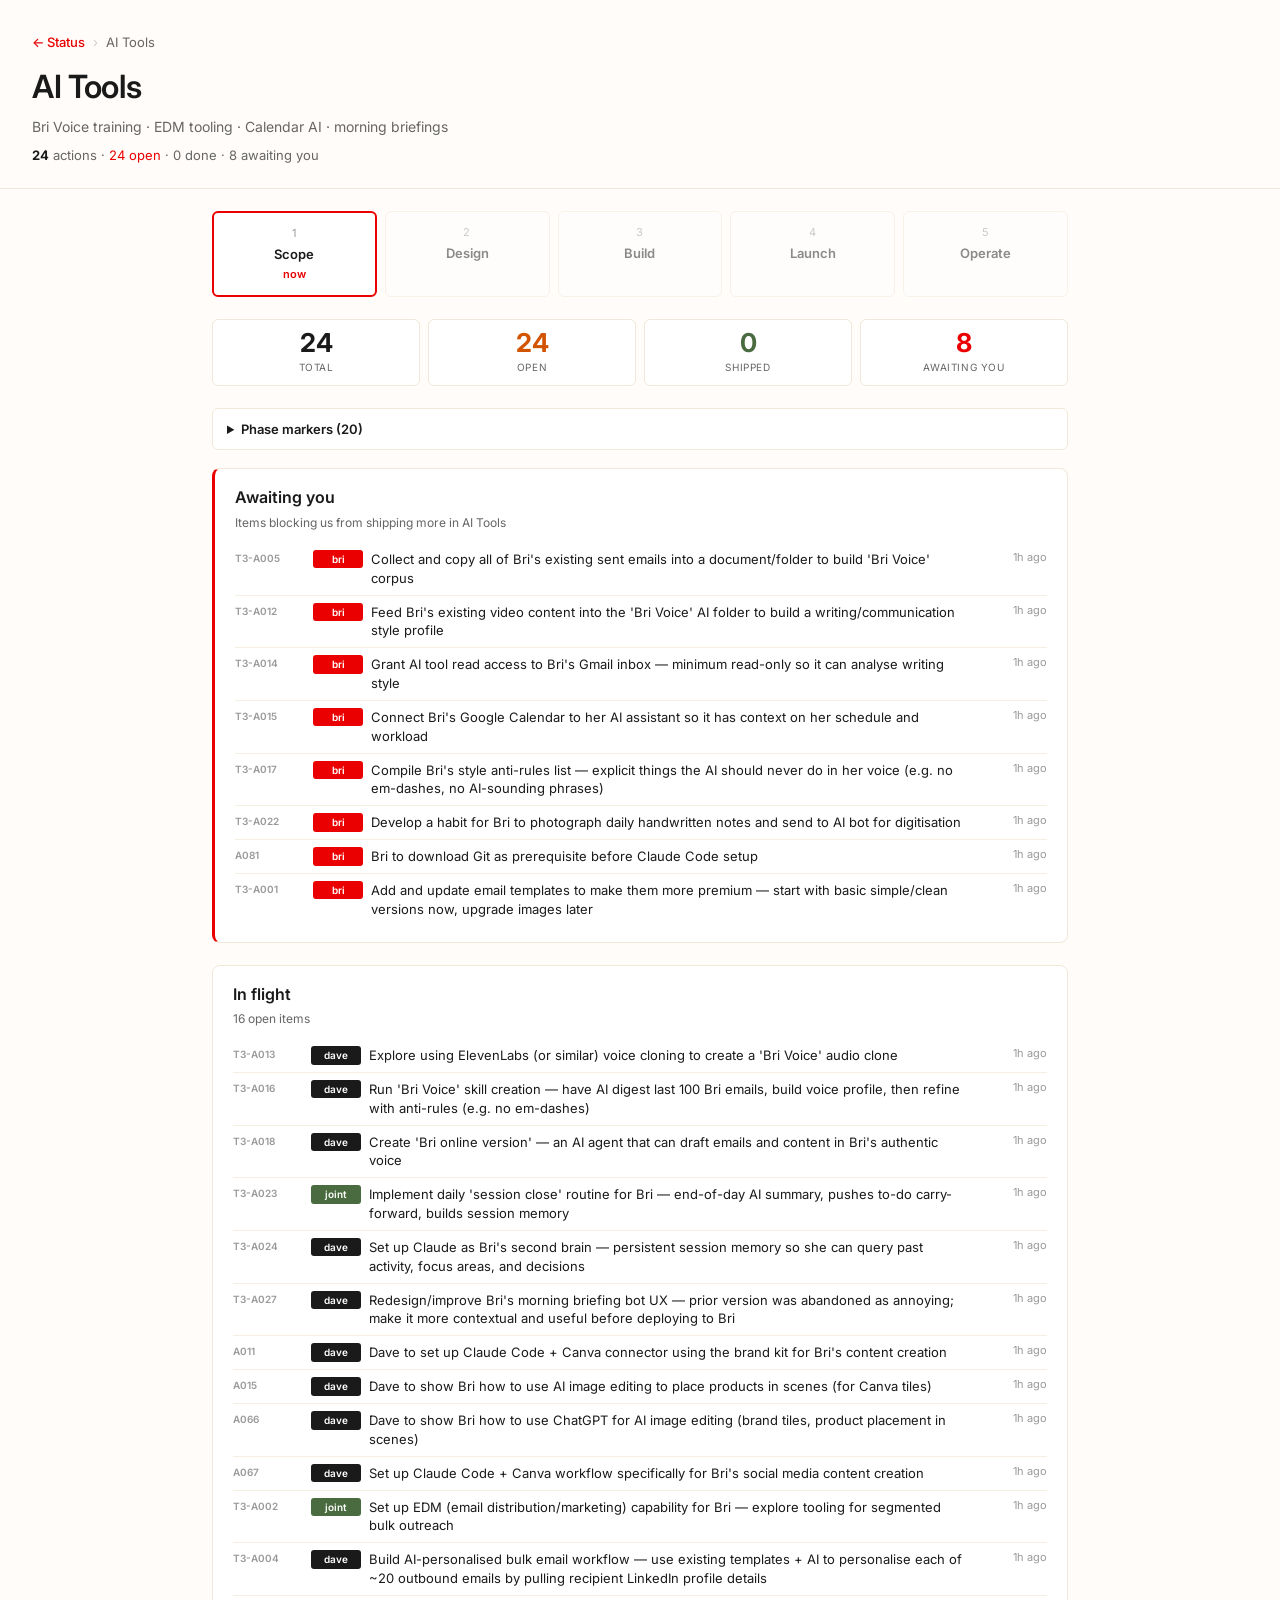
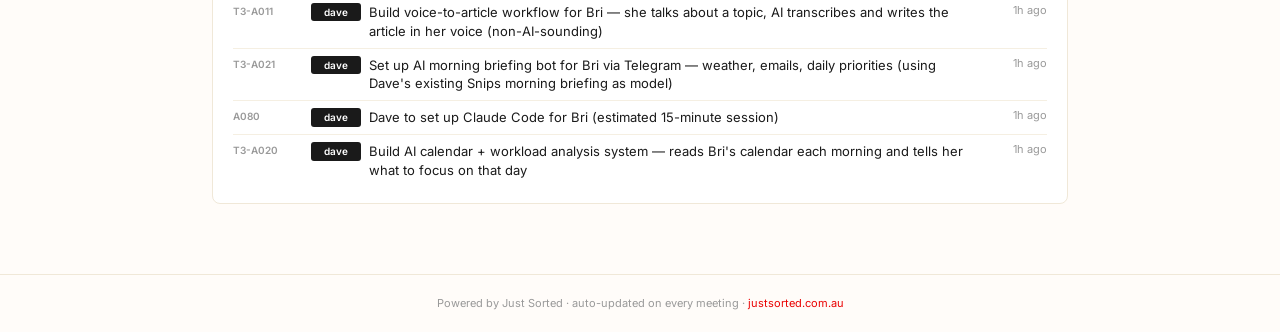
==== deliverable-ai_tools.html @ e2ff8026 "deliverables: auto-update 2026-05-13 07:54" ====
<!DOCTYPE html><html lang="en-AU"><head><meta charset="UTF-8">
<meta name="viewport" content="width=device-width,initial-scale=1">
<title>AI Tools · Bri (Rallee)</title>
<link href="https://fonts.googleapis.com/css2?family=Inter:wght@400;500;600;700&display=swap" rel="stylesheet">
<style>
*{box-sizing:border-box;margin:0;padding:0}body{font:15px/1.55 'Inter',-apple-system,sans-serif;background:#fffcf9;color:#1a1a1a}
header{padding:32px 32px 22px;border-bottom:1px solid #f0e8d8}
.crumb{font-size:13px;color:#666;margin-bottom:10px}
.crumb a{color:#ea0000;text-decoration:none;font-weight:500}
.crumb a:hover{text-decoration:underline}
.crumb .sep{color:#ccc;margin:0 8px}
h1{font-size:32px;font-weight:600;letter-spacing:-.01em;margin-bottom:4px}
.desc{color:#666;font-size:14px;max-width:680px}
.sub-h{color:#666;font-size:13px;margin-top:8px}.sub-h b{color:#1a1a1a}.sub-h .acc{color:#ea0000}
main{max-width:920px;margin:0 auto;padding:22px 32px 48px}
.phase-strip{display:grid;grid-template-columns:repeat(5,1fr);gap:8px;margin-bottom:22px}
.phase{background:#fff;border:1px solid #f0e8d8;border-radius:6px;padding:12px 10px;text-align:center}
.phase-past{background:#f7f3ea}.phase-current{border-color:#ea0000;border-width:2px}
.phase-future{opacity:.5}
.phase-num{font-size:11px;color:#999;margin-bottom:2px;text-transform:uppercase;letter-spacing:.06em}
.phase-label{font-size:13px;font-weight:600;margin-bottom:2px}
.phase-badge{font-size:11px;color:#ea0000;font-weight:600;text-transform:lowercase}
.phase-past .phase-badge{color:#4a6b3f}
.kpis{display:grid;grid-template-columns:repeat(4,1fr);gap:8px;margin-bottom:22px}
.kpi{background:#fff;border:1px solid #f0e8d8;border-radius:6px;padding:10px 12px;text-align:center}
.kpi .v{font-size:26px;font-weight:700;color:#1a1a1a;line-height:1}
.kpi.v-open .v{color:#d35400}.kpi.v-done .v{color:#4a6b3f}.kpi.v-awaiting .v{color:#ea0000}
.kpi .l{font-size:10px;color:#666;text-transform:uppercase;letter-spacing:.06em;margin-top:4px}
.sec{margin-bottom:22px;background:#fff;border:1px solid #f0e8d8;border-radius:8px;padding:16px 20px}
.sec-urgent{border-left:3px solid #ea0000}.sec-positive{border-left:3px solid #4a6b3f}
.sec h2{font-size:16px;font-weight:600;margin-bottom:4px}
.sec p.sub{color:#666;font-size:12px;margin-bottom:10px}
.items{list-style:none;padding:0}
.item{display:flex;gap:8px;align-items:flex-start;padding:7px 0;border-top:1px solid #f5efe2;font-size:13px;line-height:1.45}
.item:first-child{border-top:none}
.aid{flex:0 0 70px;font-size:10px;color:#999;font-weight:600;padding-top:1px}
.owner{flex:0 0 50px;font-size:10px;text-transform:lowercase;font-weight:600;padding:2px 6px;border-radius:3px;text-align:center}
.own-bri{background:#ea0000;color:#fff}.own-dave{background:#1a1a1a;color:#fff}
.own-joint{background:#4a6b3f;color:#fff}.own-unassigned,.own-other,.own-system{background:#e8dfd0;color:#1a1a1a}
.text{flex:1;color:#1a1a1a}.time{flex:0 0 70px;font-size:11px;color:#999;text-align:right}
.markers{margin:18px 0;background:#fff;border:1px solid #f0e8d8;border-radius:6px;padding:10px 14px}
.markers summary{font-size:13px;font-weight:600;cursor:pointer}
.markers ul{margin-top:8px;padding-left:18px}
.markers li{font-size:12px;padding:3px 0}
.mp{display:inline-block;background:#f7f3ea;padding:1px 6px;border-radius:3px;font-size:10px;text-transform:uppercase;color:#666;margin-right:6px;font-weight:600}
.md{color:#666}
.empty-msg{color:#999;font-style:italic;font-size:13px}
footer{padding:20px 32px;color:#999;font-size:11px;border-top:1px solid #f0e8d8;text-align:center}
footer a{color:#ea0000;text-decoration:none}
</style></head><body>
<header>
  <div class="crumb"><a href="status.html">← Status</a><span class="sep">›</span><span>AI Tools</span></div>
  <h1>AI Tools</h1>
  <p class="desc">Bri Voice training · EDM tooling · Calendar AI · morning briefings</p>
  <p class="sub-h"><b>24</b> actions · <span class="acc">24 open</span> · 0 done · 8 awaiting you</p>
</header>
<main>
  <div class="phase-strip"><div class="phase phase-current"><div class="phase-num">1</div><div class="phase-label">Scope</div><div class="phase-badge">now</div></div><div class="phase phase-future"><div class="phase-num">2</div><div class="phase-label">Design</div><div class="phase-badge"></div></div><div class="phase phase-future"><div class="phase-num">3</div><div class="phase-label">Build</div><div class="phase-badge"></div></div><div class="phase phase-future"><div class="phase-num">4</div><div class="phase-label">Launch</div><div class="phase-badge"></div></div><div class="phase phase-future"><div class="phase-num">5</div><div class="phase-label">Operate</div><div class="phase-badge"></div></div></div>
  <div class="kpis">
    <div class="kpi"><div class="v">24</div><div class="l">Total</div></div>
    <div class="kpi v-open"><div class="v">24</div><div class="l">Open</div></div>
    <div class="kpi v-done"><div class="v">0</div><div class="l">Shipped</div></div>
    <div class="kpi v-awaiting"><div class="v">8</div><div class="l">Awaiting you</div></div>
  </div>
  <details class="markers"><summary>Phase markers (20)</summary><ul><li><span class="mp">Discovery</span> <strong>the vision is out of my head</strong> — <span class="md">Bri has articulated her full Rallee vision across website, app concept, and AI tools — captured in structured session notes with action items.</span></li><li><span class="mp">Discovery</span> <strong>pains mapped, priorities set</strong> — <span class="md">The three core pain domains are identified: website not converting, no AI tools in her workflow, no content system — and a clear first-things-first order is agreed.</span></li><li><span class="mp">Discovery</span> <strong>references locked in</strong> — <span class="md">Bri has shared her Pinterest board, reference websites, and brand inspirations — Dave has everything he needs to build without guessing.</span></li><li><span class="mp">Foundation</span> <strong>palette locked — finally</strong> — <span class="md">Deep burgundy as dominant, red contained to logo only, gold or silver chosen as metallic accent — the colour fight is over.</span></li><li><span class="mp">Foundation</span> <strong>the brand kit is done</strong> — <span class="md">A single-page visual brand kit (palette, fonts, logo variants, do/don&#x27;t) is built and handed to Bri — Pepsi-card style, the thing you share not the bible.</span></li><li><span class="mp">Foundation</span> <strong>typography feels like me</strong> — <span class="md">The Permanent Marker font is replaced across the site with a cursive, feminine alternative that Bri has approved — and all body copy is consistently lowercase.</span></li><li><span class="mp">Foundation</span> <strong>Canva connected to brand</strong> — <span class="md">The brand kit is live inside Canva and Claude Code, so every social tile Bri builds pulls the correct colours, fonts, and assets automatically.</span></li><li><span class="mp">Build</span> <strong>homepage feels like me now</strong> — <span class="md">The hero is full-screen with the right image, &#x27;we are rallee&#x27; headline, CTAs say &#x27;let&#x27;s talk&#x27;, no clutter — Bri would send this link to someone without cringing.</span></li><li><span class="mp">Build</span> <strong>about page tells my story</strong> — <span class="md">Full-screen founder photo, Bri&#x27;s origin story (&#x27;why Rallee was built&#x27;), career history — all on the about page where it belongs.</span></li><li><span class="mp">Build</span> <strong>services are actually clear</strong> — <span class="md">The &#x27;ways we partner&#x27; blur is gone — Rallee&#x27;s service offerings are on dedicated tiles that make it obvious what Bri does in one glance.</span></li></ul></details>
  <section class="sec sec-urgent"><h2>Awaiting you</h2><p class="sub">Items blocking us from shipping more in AI Tools</p><ul class="items"><li class="item"><span class="aid">T3-A005</span><span class="owner own-bri">bri</span><span class="text">Collect and copy all of Bri&#x27;s existing sent emails into a document/folder to build &#x27;Bri Voice&#x27; corpus</span><span class="time">1h ago</span></li><li class="item"><span class="aid">T3-A012</span><span class="owner own-bri">bri</span><span class="text">Feed Bri&#x27;s existing video content into the &#x27;Bri Voice&#x27; AI folder to build a writing/communication style profile</span><span class="time">1h ago</span></li><li class="item"><span class="aid">T3-A014</span><span class="owner own-bri">bri</span><span class="text">Grant AI tool read access to Bri&#x27;s Gmail inbox — minimum read-only so it can analyse writing style</span><span class="time">1h ago</span></li><li class="item"><span class="aid">T3-A015</span><span class="owner own-bri">bri</span><span class="text">Connect Bri&#x27;s Google Calendar to her AI assistant so it has context on her schedule and workload</span><span class="time">1h ago</span></li><li class="item"><span class="aid">T3-A017</span><span class="owner own-bri">bri</span><span class="text">Compile Bri&#x27;s style anti-rules list — explicit things the AI should never do in her voice (e.g. no em-dashes, no AI-sounding phrases)</span><span class="time">1h ago</span></li><li class="item"><span class="aid">T3-A022</span><span class="owner own-bri">bri</span><span class="text">Develop a habit for Bri to photograph daily handwritten notes and send to AI bot for digitisation</span><span class="time">1h ago</span></li><li class="item"><span class="aid">A081</span><span class="owner own-bri">bri</span><span class="text">Bri to download Git as prerequisite before Claude Code setup</span><span class="time">1h ago</span></li><li class="item"><span class="aid">T3-A001</span><span class="owner own-bri">bri</span><span class="text">Add and update email templates to make them more premium — start with basic simple/clean versions now, upgrade images later</span><span class="time">1h ago</span></li></ul></section><section class="sec"><h2>In flight</h2><p class="sub">16 open items</p><ul class="items"><li class="item"><span class="aid">T3-A013</span><span class="owner own-dave">dave</span><span class="text">Explore using ElevenLabs (or similar) voice cloning to create a &#x27;Bri Voice&#x27; audio clone</span><span class="time">1h ago</span></li><li class="item"><span class="aid">T3-A016</span><span class="owner own-dave">dave</span><span class="text">Run &#x27;Bri Voice&#x27; skill creation — have AI digest last 100 Bri emails, build voice profile, then refine with anti-rules (e.g. no em-dashes)</span><span class="time">1h ago</span></li><li class="item"><span class="aid">T3-A018</span><span class="owner own-dave">dave</span><span class="text">Create &#x27;Bri online version&#x27; — an AI agent that can draft emails and content in Bri&#x27;s authentic voice</span><span class="time">1h ago</span></li><li class="item"><span class="aid">T3-A023</span><span class="owner own-joint">joint</span><span class="text">Implement daily &#x27;session close&#x27; routine for Bri — end-of-day AI summary, pushes to-do carry-forward, builds session memory</span><span class="time">1h ago</span></li><li class="item"><span class="aid">T3-A024</span><span class="owner own-dave">dave</span><span class="text">Set up Claude as Bri&#x27;s second brain — persistent session memory so she can query past activity, focus areas, and decisions</span><span class="time">1h ago</span></li><li class="item"><span class="aid">T3-A027</span><span class="owner own-dave">dave</span><span class="text">Redesign/improve Bri&#x27;s morning briefing bot UX — prior version was abandoned as annoying; make it more contextual and useful before deploying to Bri</span><span class="time">1h ago</span></li><li class="item"><span class="aid">A011</span><span class="owner own-dave">dave</span><span class="text">Dave to set up Claude Code + Canva connector using the brand kit for Bri&#x27;s content creation</span><span class="time">1h ago</span></li><li class="item"><span class="aid">A015</span><span class="owner own-dave">dave</span><span class="text">Dave to show Bri how to use AI image editing to place products in scenes (for Canva tiles)</span><span class="time">1h ago</span></li><li class="item"><span class="aid">A066</span><span class="owner own-dave">dave</span><span class="text">Dave to show Bri how to use ChatGPT for AI image editing (brand tiles, product placement in scenes)</span><span class="time">1h ago</span></li><li class="item"><span class="aid">A067</span><span class="owner own-dave">dave</span><span class="text">Set up Claude Code + Canva workflow specifically for Bri&#x27;s social media content creation</span><span class="time">1h ago</span></li><li class="item"><span class="aid">T3-A002</span><span class="owner own-joint">joint</span><span class="text">Set up EDM (email distribution/marketing) capability for Bri — explore tooling for segmented bulk outreach</span><span class="time">1h ago</span></li><li class="item"><span class="aid">T3-A004</span><span class="owner own-dave">dave</span><span class="text">Build AI-personalised bulk email workflow — use existing templates + AI to personalise each of ~20 outbound emails by pulling recipient LinkedIn profile details</span><span class="time">1h ago</span></li><li class="item"><span class="aid">T3-A011</span><span class="owner own-dave">dave</span><span class="text">Build voice-to-article workflow for Bri — she talks about a topic, AI transcribes and writes the article in her voice (non-AI-sounding)</span><span class="time">1h ago</span></li><li class="item"><span class="aid">T3-A021</span><span class="owner own-dave">dave</span><span class="text">Set up AI morning briefing bot for Bri via Telegram — weather, emails, daily priorities (using Dave&#x27;s existing Snips morning briefing as model)</span><span class="time">1h ago</span></li><li class="item"><span class="aid">A080</span><span class="owner own-dave">dave</span><span class="text">Dave to set up Claude Code for Bri (estimated 15-minute session)</span><span class="time">1h ago</span></li><li class="item"><span class="aid">T3-A020</span><span class="owner own-dave">dave</span><span class="text">Build AI calendar + workload analysis system — reads Bri&#x27;s calendar each morning and tells her what to focus on that day</span><span class="time">1h ago</span></li></ul></section>
</main>
<footer>Powered by Just Sorted · auto-updated on every meeting · <a href="https://justsorted.com.au">justsorted.com.au</a></footer>
</body></html>
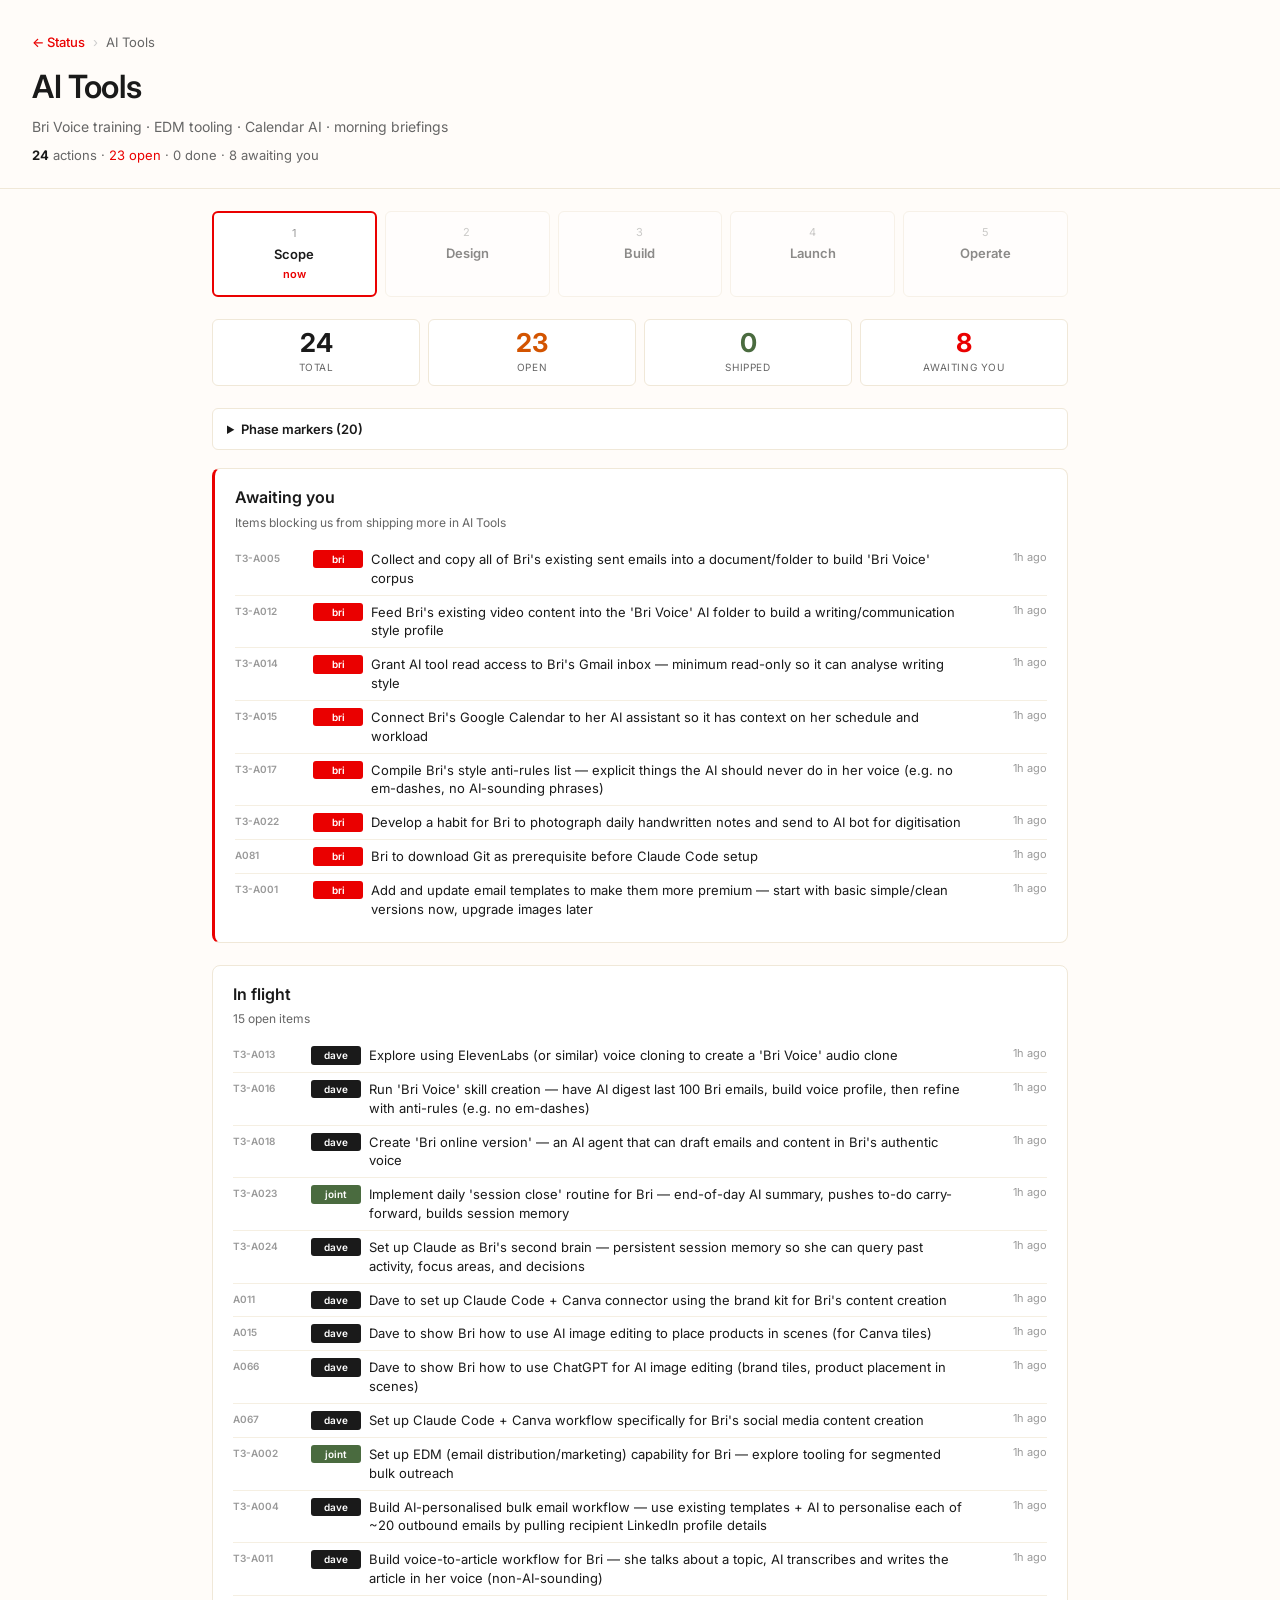
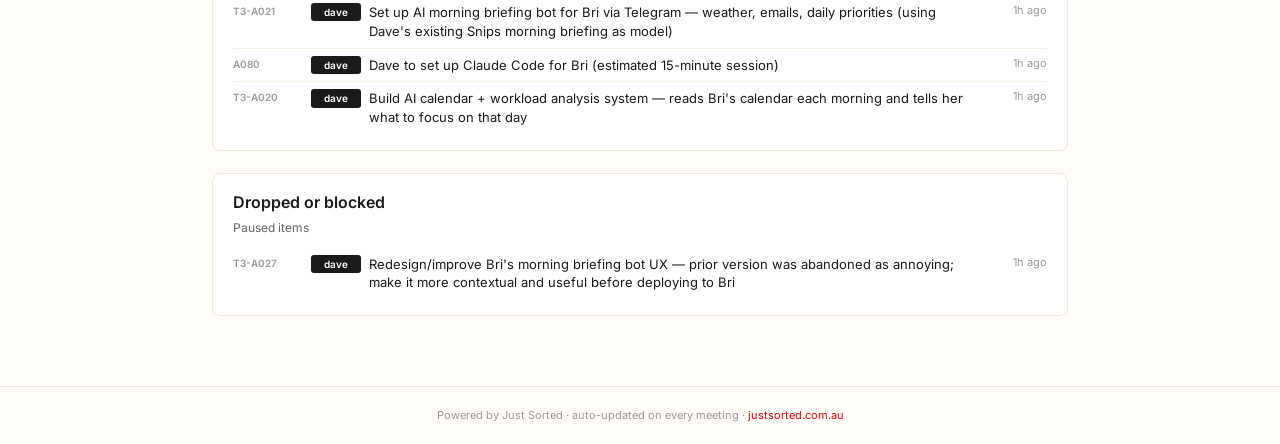
==== commit 9f4aa846: "deliverables: auto-update 2026-05-13 08:01" ====
--- a/deliverable-ai_tools.html
+++ b/deliverable-ai_tools.html
@@ -52,18 +52,18 @@
   <div class="crumb"><a href="status.html">← Status</a><span class="sep">›</span><span>AI Tools</span></div>
   <h1>AI Tools</h1>
   <p class="desc">Bri Voice training · EDM tooling · Calendar AI · morning briefings</p>
-  <p class="sub-h"><b>24</b> actions · <span class="acc">24 open</span> · 0 done · 8 awaiting you</p>
+  <p class="sub-h"><b>24</b> actions · <span class="acc">23 open</span> · 0 done · 8 awaiting you</p>
 </header>
 <main>
   <div class="phase-strip"><div class="phase phase-current"><div class="phase-num">1</div><div class="phase-label">Scope</div><div class="phase-badge">now</div></div><div class="phase phase-future"><div class="phase-num">2</div><div class="phase-label">Design</div><div class="phase-badge"></div></div><div class="phase phase-future"><div class="phase-num">3</div><div class="phase-label">Build</div><div class="phase-badge"></div></div><div class="phase phase-future"><div class="phase-num">4</div><div class="phase-label">Launch</div><div class="phase-badge"></div></div><div class="phase phase-future"><div class="phase-num">5</div><div class="phase-label">Operate</div><div class="phase-badge"></div></div></div>
   <div class="kpis">
     <div class="kpi"><div class="v">24</div><div class="l">Total</div></div>
-    <div class="kpi v-open"><div class="v">24</div><div class="l">Open</div></div>
+    <div class="kpi v-open"><div class="v">23</div><div class="l">Open</div></div>
     <div class="kpi v-done"><div class="v">0</div><div class="l">Shipped</div></div>
     <div class="kpi v-awaiting"><div class="v">8</div><div class="l">Awaiting you</div></div>
   </div>
   <details class="markers"><summary>Phase markers (20)</summary><ul><li><span class="mp">Discovery</span> <strong>the vision is out of my head</strong> — <span class="md">Bri has articulated her full Rallee vision across website, app concept, and AI tools — captured in structured session notes with action items.</span></li><li><span class="mp">Discovery</span> <strong>pains mapped, priorities set</strong> — <span class="md">The three core pain domains are identified: website not converting, no AI tools in her workflow, no content system — and a clear first-things-first order is agreed.</span></li><li><span class="mp">Discovery</span> <strong>references locked in</strong> — <span class="md">Bri has shared her Pinterest board, reference websites, and brand inspirations — Dave has everything he needs to build without guessing.</span></li><li><span class="mp">Foundation</span> <strong>palette locked — finally</strong> — <span class="md">Deep burgundy as dominant, red contained to logo only, gold or silver chosen as metallic accent — the colour fight is over.</span></li><li><span class="mp">Foundation</span> <strong>the brand kit is done</strong> — <span class="md">A single-page visual brand kit (palette, fonts, logo variants, do/don&#x27;t) is built and handed to Bri — Pepsi-card style, the thing you share not the bible.</span></li><li><span class="mp">Foundation</span> <strong>typography feels like me</strong> — <span class="md">The Permanent Marker font is replaced across the site with a cursive, feminine alternative that Bri has approved — and all body copy is consistently lowercase.</span></li><li><span class="mp">Foundation</span> <strong>Canva connected to brand</strong> — <span class="md">The brand kit is live inside Canva and Claude Code, so every social tile Bri builds pulls the correct colours, fonts, and assets automatically.</span></li><li><span class="mp">Build</span> <strong>homepage feels like me now</strong> — <span class="md">The hero is full-screen with the right image, &#x27;we are rallee&#x27; headline, CTAs say &#x27;let&#x27;s talk&#x27;, no clutter — Bri would send this link to someone without cringing.</span></li><li><span class="mp">Build</span> <strong>about page tells my story</strong> — <span class="md">Full-screen founder photo, Bri&#x27;s origin story (&#x27;why Rallee was built&#x27;), career history — all on the about page where it belongs.</span></li><li><span class="mp">Build</span> <strong>services are actually clear</strong> — <span class="md">The &#x27;ways we partner&#x27; blur is gone — Rallee&#x27;s service offerings are on dedicated tiles that make it obvious what Bri does in one glance.</span></li></ul></details>
-  <section class="sec sec-urgent"><h2>Awaiting you</h2><p class="sub">Items blocking us from shipping more in AI Tools</p><ul class="items"><li class="item"><span class="aid">T3-A005</span><span class="owner own-bri">bri</span><span class="text">Collect and copy all of Bri&#x27;s existing sent emails into a document/folder to build &#x27;Bri Voice&#x27; corpus</span><span class="time">1h ago</span></li><li class="item"><span class="aid">T3-A012</span><span class="owner own-bri">bri</span><span class="text">Feed Bri&#x27;s existing video content into the &#x27;Bri Voice&#x27; AI folder to build a writing/communication style profile</span><span class="time">1h ago</span></li><li class="item"><span class="aid">T3-A014</span><span class="owner own-bri">bri</span><span class="text">Grant AI tool read access to Bri&#x27;s Gmail inbox — minimum read-only so it can analyse writing style</span><span class="time">1h ago</span></li><li class="item"><span class="aid">T3-A015</span><span class="owner own-bri">bri</span><span class="text">Connect Bri&#x27;s Google Calendar to her AI assistant so it has context on her schedule and workload</span><span class="time">1h ago</span></li><li class="item"><span class="aid">T3-A017</span><span class="owner own-bri">bri</span><span class="text">Compile Bri&#x27;s style anti-rules list — explicit things the AI should never do in her voice (e.g. no em-dashes, no AI-sounding phrases)</span><span class="time">1h ago</span></li><li class="item"><span class="aid">T3-A022</span><span class="owner own-bri">bri</span><span class="text">Develop a habit for Bri to photograph daily handwritten notes and send to AI bot for digitisation</span><span class="time">1h ago</span></li><li class="item"><span class="aid">A081</span><span class="owner own-bri">bri</span><span class="text">Bri to download Git as prerequisite before Claude Code setup</span><span class="time">1h ago</span></li><li class="item"><span class="aid">T3-A001</span><span class="owner own-bri">bri</span><span class="text">Add and update email templates to make them more premium — start with basic simple/clean versions now, upgrade images later</span><span class="time">1h ago</span></li></ul></section><section class="sec"><h2>In flight</h2><p class="sub">16 open items</p><ul class="items"><li class="item"><span class="aid">T3-A013</span><span class="owner own-dave">dave</span><span class="text">Explore using ElevenLabs (or similar) voice cloning to create a &#x27;Bri Voice&#x27; audio clone</span><span class="time">1h ago</span></li><li class="item"><span class="aid">T3-A016</span><span class="owner own-dave">dave</span><span class="text">Run &#x27;Bri Voice&#x27; skill creation — have AI digest last 100 Bri emails, build voice profile, then refine with anti-rules (e.g. no em-dashes)</span><span class="time">1h ago</span></li><li class="item"><span class="aid">T3-A018</span><span class="owner own-dave">dave</span><span class="text">Create &#x27;Bri online version&#x27; — an AI agent that can draft emails and content in Bri&#x27;s authentic voice</span><span class="time">1h ago</span></li><li class="item"><span class="aid">T3-A023</span><span class="owner own-joint">joint</span><span class="text">Implement daily &#x27;session close&#x27; routine for Bri — end-of-day AI summary, pushes to-do carry-forward, builds session memory</span><span class="time">1h ago</span></li><li class="item"><span class="aid">T3-A024</span><span class="owner own-dave">dave</span><span class="text">Set up Claude as Bri&#x27;s second brain — persistent session memory so she can query past activity, focus areas, and decisions</span><span class="time">1h ago</span></li><li class="item"><span class="aid">T3-A027</span><span class="owner own-dave">dave</span><span class="text">Redesign/improve Bri&#x27;s morning briefing bot UX — prior version was abandoned as annoying; make it more contextual and useful before deploying to Bri</span><span class="time">1h ago</span></li><li class="item"><span class="aid">A011</span><span class="owner own-dave">dave</span><span class="text">Dave to set up Claude Code + Canva connector using the brand kit for Bri&#x27;s content creation</span><span class="time">1h ago</span></li><li class="item"><span class="aid">A015</span><span class="owner own-dave">dave</span><span class="text">Dave to show Bri how to use AI image editing to place products in scenes (for Canva tiles)</span><span class="time">1h ago</span></li><li class="item"><span class="aid">A066</span><span class="owner own-dave">dave</span><span class="text">Dave to show Bri how to use ChatGPT for AI image editing (brand tiles, product placement in scenes)</span><span class="time">1h ago</span></li><li class="item"><span class="aid">A067</span><span class="owner own-dave">dave</span><span class="text">Set up Claude Code + Canva workflow specifically for Bri&#x27;s social media content creation</span><span class="time">1h ago</span></li><li class="item"><span class="aid">T3-A002</span><span class="owner own-joint">joint</span><span class="text">Set up EDM (email distribution/marketing) capability for Bri — explore tooling for segmented bulk outreach</span><span class="time">1h ago</span></li><li class="item"><span class="aid">T3-A004</span><span class="owner own-dave">dave</span><span class="text">Build AI-personalised bulk email workflow — use existing templates + AI to personalise each of ~20 outbound emails by pulling recipient LinkedIn profile details</span><span class="time">1h ago</span></li><li class="item"><span class="aid">T3-A011</span><span class="owner own-dave">dave</span><span class="text">Build voice-to-article workflow for Bri — she talks about a topic, AI transcribes and writes the article in her voice (non-AI-sounding)</span><span class="time">1h ago</span></li><li class="item"><span class="aid">T3-A021</span><span class="owner own-dave">dave</span><span class="text">Set up AI morning briefing bot for Bri via Telegram — weather, emails, daily priorities (using Dave&#x27;s existing Snips morning briefing as model)</span><span class="time">1h ago</span></li><li class="item"><span class="aid">A080</span><span class="owner own-dave">dave</span><span class="text">Dave to set up Claude Code for Bri (estimated 15-minute session)</span><span class="time">1h ago</span></li><li class="item"><span class="aid">T3-A020</span><span class="owner own-dave">dave</span><span class="text">Build AI calendar + workload analysis system — reads Bri&#x27;s calendar each morning and tells her what to focus on that day</span><span class="time">1h ago</span></li></ul></section>
+  <section class="sec sec-urgent"><h2>Awaiting you</h2><p class="sub">Items blocking us from shipping more in AI Tools</p><ul class="items"><li class="item"><span class="aid">T3-A005</span><span class="owner own-bri">bri</span><span class="text">Collect and copy all of Bri&#x27;s existing sent emails into a document/folder to build &#x27;Bri Voice&#x27; corpus</span><span class="time">1h ago</span></li><li class="item"><span class="aid">T3-A012</span><span class="owner own-bri">bri</span><span class="text">Feed Bri&#x27;s existing video content into the &#x27;Bri Voice&#x27; AI folder to build a writing/communication style profile</span><span class="time">1h ago</span></li><li class="item"><span class="aid">T3-A014</span><span class="owner own-bri">bri</span><span class="text">Grant AI tool read access to Bri&#x27;s Gmail inbox — minimum read-only so it can analyse writing style</span><span class="time">1h ago</span></li><li class="item"><span class="aid">T3-A015</span><span class="owner own-bri">bri</span><span class="text">Connect Bri&#x27;s Google Calendar to her AI assistant so it has context on her schedule and workload</span><span class="time">1h ago</span></li><li class="item"><span class="aid">T3-A017</span><span class="owner own-bri">bri</span><span class="text">Compile Bri&#x27;s style anti-rules list — explicit things the AI should never do in her voice (e.g. no em-dashes, no AI-sounding phrases)</span><span class="time">1h ago</span></li><li class="item"><span class="aid">T3-A022</span><span class="owner own-bri">bri</span><span class="text">Develop a habit for Bri to photograph daily handwritten notes and send to AI bot for digitisation</span><span class="time">1h ago</span></li><li class="item"><span class="aid">A081</span><span class="owner own-bri">bri</span><span class="text">Bri to download Git as prerequisite before Claude Code setup</span><span class="time">1h ago</span></li><li class="item"><span class="aid">T3-A001</span><span class="owner own-bri">bri</span><span class="text">Add and update email templates to make them more premium — start with basic simple/clean versions now, upgrade images later</span><span class="time">1h ago</span></li></ul></section><section class="sec"><h2>In flight</h2><p class="sub">15 open items</p><ul class="items"><li class="item"><span class="aid">T3-A013</span><span class="owner own-dave">dave</span><span class="text">Explore using ElevenLabs (or similar) voice cloning to create a &#x27;Bri Voice&#x27; audio clone</span><span class="time">1h ago</span></li><li class="item"><span class="aid">T3-A016</span><span class="owner own-dave">dave</span><span class="text">Run &#x27;Bri Voice&#x27; skill creation — have AI digest last 100 Bri emails, build voice profile, then refine with anti-rules (e.g. no em-dashes)</span><span class="time">1h ago</span></li><li class="item"><span class="aid">T3-A018</span><span class="owner own-dave">dave</span><span class="text">Create &#x27;Bri online version&#x27; — an AI agent that can draft emails and content in Bri&#x27;s authentic voice</span><span class="time">1h ago</span></li><li class="item"><span class="aid">T3-A023</span><span class="owner own-joint">joint</span><span class="text">Implement daily &#x27;session close&#x27; routine for Bri — end-of-day AI summary, pushes to-do carry-forward, builds session memory</span><span class="time">1h ago</span></li><li class="item"><span class="aid">T3-A024</span><span class="owner own-dave">dave</span><span class="text">Set up Claude as Bri&#x27;s second brain — persistent session memory so she can query past activity, focus areas, and decisions</span><span class="time">1h ago</span></li><li class="item"><span class="aid">A011</span><span class="owner own-dave">dave</span><span class="text">Dave to set up Claude Code + Canva connector using the brand kit for Bri&#x27;s content creation</span><span class="time">1h ago</span></li><li class="item"><span class="aid">A015</span><span class="owner own-dave">dave</span><span class="text">Dave to show Bri how to use AI image editing to place products in scenes (for Canva tiles)</span><span class="time">1h ago</span></li><li class="item"><span class="aid">A066</span><span class="owner own-dave">dave</span><span class="text">Dave to show Bri how to use ChatGPT for AI image editing (brand tiles, product placement in scenes)</span><span class="time">1h ago</span></li><li class="item"><span class="aid">A067</span><span class="owner own-dave">dave</span><span class="text">Set up Claude Code + Canva workflow specifically for Bri&#x27;s social media content creation</span><span class="time">1h ago</span></li><li class="item"><span class="aid">T3-A002</span><span class="owner own-joint">joint</span><span class="text">Set up EDM (email distribution/marketing) capability for Bri — explore tooling for segmented bulk outreach</span><span class="time">1h ago</span></li><li class="item"><span class="aid">T3-A004</span><span class="owner own-dave">dave</span><span class="text">Build AI-personalised bulk email workflow — use existing templates + AI to personalise each of ~20 outbound emails by pulling recipient LinkedIn profile details</span><span class="time">1h ago</span></li><li class="item"><span class="aid">T3-A011</span><span class="owner own-dave">dave</span><span class="text">Build voice-to-article workflow for Bri — she talks about a topic, AI transcribes and writes the article in her voice (non-AI-sounding)</span><span class="time">1h ago</span></li><li class="item"><span class="aid">T3-A021</span><span class="owner own-dave">dave</span><span class="text">Set up AI morning briefing bot for Bri via Telegram — weather, emails, daily priorities (using Dave&#x27;s existing Snips morning briefing as model)</span><span class="time">1h ago</span></li><li class="item"><span class="aid">A080</span><span class="owner own-dave">dave</span><span class="text">Dave to set up Claude Code for Bri (estimated 15-minute session)</span><span class="time">1h ago</span></li><li class="item"><span class="aid">T3-A020</span><span class="owner own-dave">dave</span><span class="text">Build AI calendar + workload analysis system — reads Bri&#x27;s calendar each morning and tells her what to focus on that day</span><span class="time">1h ago</span></li></ul></section><section class="sec"><h2>Dropped or blocked</h2><p class="sub">Paused items</p><ul class="items"><li class="item"><span class="aid">T3-A027</span><span class="owner own-dave">dave</span><span class="text">Redesign/improve Bri&#x27;s morning briefing bot UX — prior version was abandoned as annoying; make it more contextual and useful before deploying to Bri</span><span class="time">1h ago</span></li></ul></section>
 </main>
 <footer>Powered by Just Sorted · auto-updated on every meeting · <a href="https://justsorted.com.au">justsorted.com.au</a></footer>
 </body></html>
